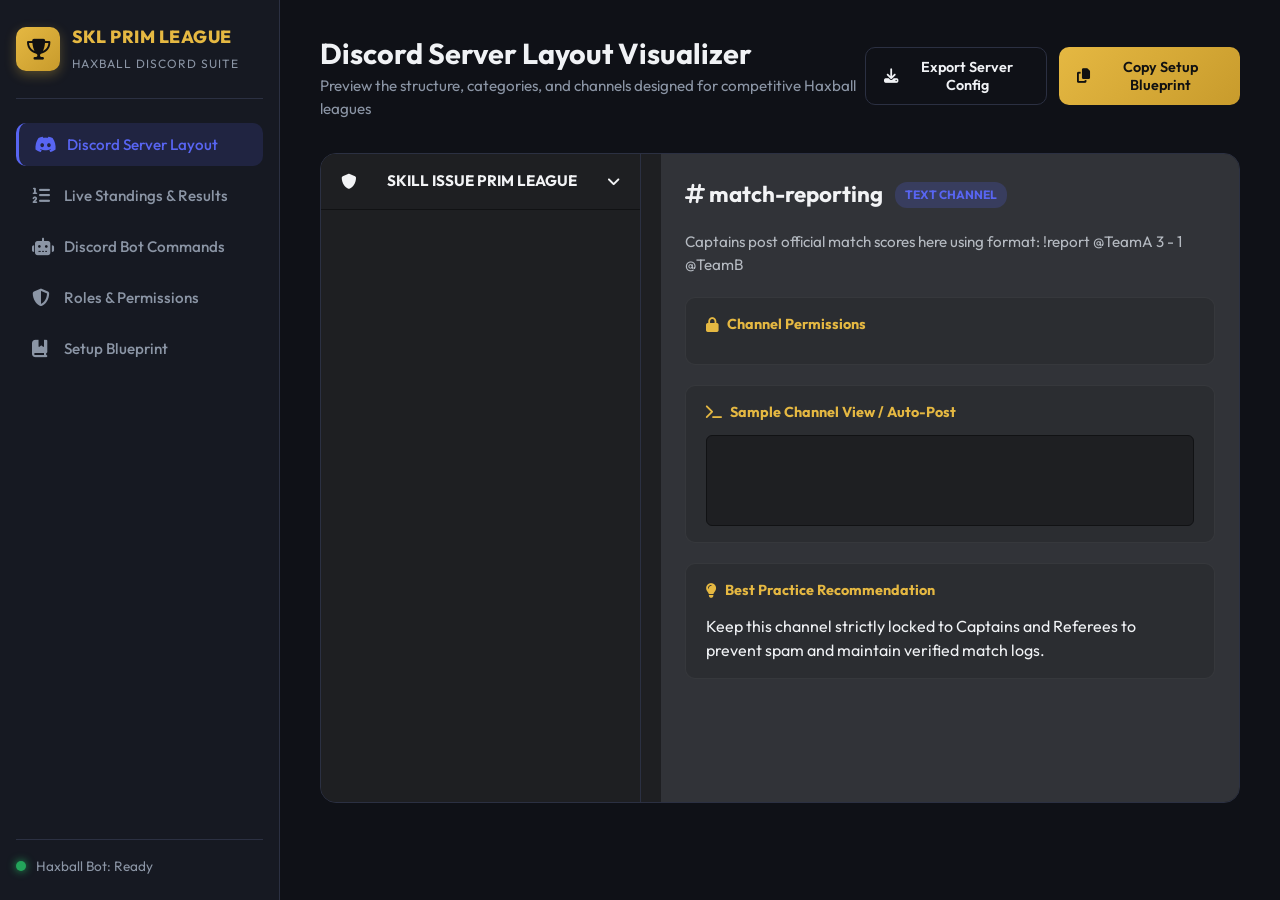
==== index.html @ 6f7af4c0 "Deploy Haxball League Server" ====
<!DOCTYPE html>
<html lang="en">
<head>
    <meta charset="UTF-8">
    <meta name="viewport" content="width=device-width, initial-scale=1.0">
    <title>Haxball Prim League - Discord Server & League Management</title>
    <link rel="stylesheet" href="styles.css">
    <link href="https://fonts.googleapis.com/css2?family=Outfit:wght@300;400;500;600;700;800&family=JetBrains+Mono:wght@400;600&display=swap" rel="stylesheet">
    <link rel="stylesheet" href="https://cdnjs.cloudflare.com/ajax/libs/font-awesome/6.4.0/css/all.min.css">
</head>
<body>
    <div class="app-container">
        <!-- Sidebar Navigation -->
        <aside class="sidebar">
            <div class="brand">
                <div class="brand-badge">
                    <i class="fa-solid fa-trophy"></i>
                </div>
                <div class="brand-text">
                    <h2>SKL PRIM LEAGUE</h2>
                    <span>Haxball Discord Suite</span>
                </div>
            </div>

            <nav class="nav-menu">
                <button class="nav-btn active" data-tab="discord-preview">
                    <i class="fa-brands fa-discord"></i> Discord Server Layout
                </button>
                <button class="nav-btn" data-tab="league-standings">
                    <i class="fa-solid fa-list-ol"></i> Live Standings & Results
                </button>
                <button class="nav-btn" data-tab="bot-commands">
                    <i class="fa-solid fa-robot"></i> Discord Bot Commands
                </button>
                <button class="nav-btn" data-tab="role-matrix">
                    <i class="fa-solid fa-shield-halved"></i> Roles & Permissions
                </button>
                <button class="nav-btn" data-tab="setup-guide">
                    <i class="fa-solid fa-book-bookmark"></i> Setup Blueprint
                </button>
            </nav>

            <div class="sidebar-footer">
                <div class="server-status">
                    <span class="status-dot online"></span>
                    <span>Haxball Bot: Ready</span>
                </div>
            </div>
        </aside>

        <!-- Main Content Area -->
        <main class="main-content">
            <!-- Header -->
            <header class="top-header">
                <div class="header-title">
                    <h1 id="page-title">Discord Server Layout Visualizer</h1>
                    <p id="page-subtitle">Preview the structure, categories, and channels designed for competitive Haxball leagues</p>
                </div>
                <div class="header-actions">
                    <button class="btn btn-outline" id="export-json-btn">
                        <i class="fa-solid fa-download"></i> Export Server Config
                    </button>
                    <button class="btn btn-primary" id="copy-template-btn">
                        <i class="fa-solid fa-copy"></i> Copy Setup Blueprint
                    </button>
                </div>
            </header>

            <!-- Tab 1: Discord Preview -->
            <section id="tab-discord-preview" class="tab-content active">
                <div class="discord-mockup-wrapper">
                    <!-- Left: Channel Tree -->
                    <div class="discord-channels-pane">
                        <div class="server-header-bar">
                            <i class="fa-solid fa-shield"></i>
                            <span>SKILL ISSUE PRIM LEAGUE</span>
                            <i class="fa-solid fa-angle-down chevron"></i>
                        </div>

                        <div class="channel-tree" id="channel-tree-container">
                            <!-- Categories & Channels injected by app.js -->
                        </div>
                    </div>

                    <!-- Right: Channel Detail Inspector -->
                    <div class="discord-inspector-pane">
                        <div class="inspector-header">
                            <h3 id="inspector-channel-name"><i class="fa-solid fa-hashtag"></i> match-reporting</h3>
                            <span class="channel-type-tag" id="inspector-channel-type">Text Channel</span>
                        </div>
                        <p class="channel-desc" id="inspector-channel-desc">Captains post official match scores here using format: !report @TeamA 3 - 1 @TeamB</p>

                        <div class="inspector-card">
                            <h4><i class="fa-solid fa-lock"></i> Channel Permissions</h4>
                            <div class="permission-tags" id="inspector-permissions">
                                <!-- Tags injected by JS -->
                            </div>
                        </div>

                        <div class="inspector-card">
                            <h4><i class="fa-solid fa-terminal"></i> Sample Channel View / Auto-Post</h4>
                            <div class="chat-preview-box" id="inspector-chat-preview">
                                <!-- Chat preview -->
                            </div>
                        </div>

                        <div class="inspector-card">
                            <h4><i class="fa-solid fa-lightbulb"></i> Best Practice Recommendation</h4>
                            <p id="inspector-tip">Keep this channel strictly locked to Captains and Referees to prevent spam and maintain verified match logs.</p>
                        </div>
                    </div>
                </div>
            </section>

            <!-- Tab 2: League Standings & Simulator -->
            <section id="tab-league-standings" class="tab-content">
                <div class="grid-2col">
                    <!-- Standings Table -->
                    <div class="card card-wide">
                        <div class="card-header">
                            <h3><i class="fa-solid fa-ranking-star"></i> Season 1 - Division 1 Standings</h3>
                            <button class="btn btn-sm btn-outline" id="reset-stats-btn"><i class="fa-solid fa-rotate-left"></i> Reset Stats</button>
                        </div>
                        <div class="table-responsive">
                            <table class="standings-table">
                                <thead>
                                    <tr>
                                        <th>#</th>
                                        <th>Team</th>
                                        <th>MP</th>
                                        <th>W</th>
                                        <th>D</th>
                                        <th>L</th>
                                        <th>GF</th>
                                        <th>GA</th>
                                        <th>GD</th>
                                        <th>PTS</th>
                                    </tr>
                                </thead>
                                <tbody id="standings-tbody">
                                    <!-- Dynamic rows -->
                                </tbody>
                            </table>
                        </div>
                    </div>

                    <!-- Match Score Reporter Simulator -->
                    <div class="card">
                        <div class="card-header">
                            <h3><i class="fa-solid fa-gamepad"></i> Submit Match Result</h3>
                        </div>
                        <form id="match-report-form" class="match-form">
                            <div class="form-group">
                                <label for="home-team-select">Home Team</label>
                                <select id="home-team-select" required></select>
                            </div>
                            <div class="score-input-row">
                                <div class="form-group">
                                    <label>Home Score</label>
                                    <input type="number" id="home-score" min="0" max="15" value="3" required>
                                </div>
                                <span class="vs-divider">VS</span>
                                <div class="form-group">
                                    <label>Away Score</label>
                                    <input type="number" id="away-score" min="0" max="15" value="1" required>
                                </div>
                            </div>
                            <div class="form-group">
                                <label for="away-team-select">Away Team</label>
                                <select id="away-team-select" required></select>
                            </div>
                            <div class="form-group">
                                <label for="match-mvp">Match MVP (Optional)</label>
                                <input type="text" id="match-mvp" placeholder="e.g. @striker99">
                            </div>
                            <button type="submit" class="btn btn-primary btn-block">
                                <i class="fa-solid fa-paper-plane"></i> Submit Official Score
                            </button>
                        </form>

                        <div class="recent-matches-box">
                            <h4>Recent Match Feed</h4>
                            <ul class="match-feed-list" id="match-feed-list">
                                <!-- Dynamic matches -->
                            </ul>
                        </div>
                    </div>
                </div>
            </section>

            <!-- Tab 3: Bot Commands -->
            <section id="tab-bot-commands" class="tab-content">
                <div class="commands-grid">
                    <div class="card">
                        <div class="card-header">
                            <h3><i class="fa-solid fa-users"></i> Player & Team Commands</h3>
                        </div>
                        <div class="command-list">
                            <div class="command-item">
                                <div class="cmd-syntax">!register [Haxball_Nick]</div>
                                <div class="cmd-desc">Registers a user into the league database and assigns the @Free Agent role.</div>
                            </div>
                            <div class="command-item">
                                <div class="cmd-syntax">!createteam [Team_Name] [Tag]</div>
                                <div class="cmd-desc">Creates a new team entry, creates team role & captain permissions.</div>
                            </div>
                            <div class="command-item">
                                <div class="cmd-syntax">!sign @Player</div>
                                <div class="cmd-desc">Captains sign a free agent to their team roster.</div>
                            </div>
                            <div class="command-item">
                                <div class="cmd-syntax">!release @Player</div>
                                <div class="cmd-desc">Releases a player back to the free agents market.</div>
                            </div>
                        </div>
                    </div>

                    <div class="card">
                        <div class="card-header">
                            <h3><i class="fa-solid fa-trophy"></i> Match & League Commands</h3>
                        </div>
                        <div class="command-list">
                            <div class="command-item">
                                <div class="cmd-syntax">!report @Home [score] - [score] @Away</div>
                                <div class="cmd-desc">Submits match score, updates league table, and records goal diff.</div>
                            </div>
                            <div class="command-item">
                                <div class="cmd-syntax">!standings</div>
                                <div class="cmd-desc">Outputs the live league standings table directly into Discord chat.</div>
                            </div>
                            <div class="command-item">
                                <div class="cmd-syntax">!roster @Team</div>
                                <div class="cmd-desc">Displays current active roster and squad list for a team.</div>
                            </div>
                            <div class="command-item">
                                <div class="cmd-syntax">!freeagents</div>
                                <div class="cmd-desc">Lists all available free agents ready for team contracts.</div>
                            </div>
                        </div>
                    </div>

                    <div class="card card-wide">
                        <div class="card-header">
                            <h3><i class="fa-solid fa-code"></i> Python Bot Script Preview (`haxball_bot.py`)</h3>
                            <button class="btn btn-sm btn-outline" id="copy-bot-code-btn"><i class="fa-solid fa-copy"></i> Copy Bot Code</button>
                        </div>
                        <pre class="code-block" id="python-bot-code"><code># Complete Discord.py Haxball League Bot snippet loaded in JS</code></pre>
                    </div>
                </div>
            </section>

            <!-- Tab 4: Roles & Permissions -->
            <section id="tab-role-matrix" class="tab-content">
                <div class="card">
                    <div class="card-header">
                        <h3><i class="fa-solid fa-users-gear"></i> Role Hierarchy & Permissions Matrix</h3>
                    </div>
                    <div class="table-responsive">
                        <table class="role-table">
                            <thead>
                                <tr>
                                    <th>Role Name</th>
                                    <th>Color</th>
                                    <th>Hoist (Display Separate)</th>
                                    <th>Key Permissions</th>
                                    <th>Description</th>
                                </tr>
                            </thead>
                            <tbody id="role-matrix-tbody">
                                <!-- Roles injected by JS -->
                            </tbody>
                        </table>
                    </div>
                </div>
            </section>

            <!-- Tab 5: Setup Blueprint -->
            <section id="tab-setup-guide" class="tab-content">
                <div class="card">
                    <div class="card-header">
                        <h3><i class="fa-solid fa-clipboard-list"></i> Step-by-Step Server Creation Guide</h3>
                    </div>
                    <div class="guide-steps">
                        <div class="guide-step">
                            <div class="step-num">1</div>
                            <div class="step-info">
                                <h4>Create Categories & Roles</h4>
                                <p>Set up the exact category and role structure provided in the Visualizer tab. Assign color hex codes to differentiate League Admins, Captains, and Teams.</p>
                            </div>
                        </div>
                        <div class="guide-step">
                            <div class="step-num">2</div>
                            <div class="step-info">
                                <h4>Configure Channel Permissions</h4>
                                <p>Restrict <code>#announcements</code> and <code>#standings</code> to read-only for regular players. Give Captains permission to post in <code>#match-reporting</code> and <code>#transfers</code>.</p>
                            </div>
                        </div>
                        <div class="guide-step">
                            <div class="step-num">3</div>
                            <div class="step-info">
                                <h4>Deploy the Haxball League Bot</h4>
                                <p>Install <code>discord.py</code> on your computer or VPS, insert your Bot Token, and run <code>python bot.py</code> to handle automatic standings and match reports.</p>
                            </div>
                        </div>
                        <div class="guide-step">
                            <div class="step-num">4</div>
                            <div class="step-info">
                                <h4>Set Up Haxball Headless Room (Optional)</h4>
                                <p>Integrate a Haxball Headless Host script to automatically broadcast room links to <code>#haxball-links</code> whenever matches are ready to be played!</p>
                            </div>
                        </div>
                    </div>
                </div>
            </section>
        </main>
    </div>

    <!-- Notification Toast -->
    <div id="toast" class="toast hidden">
        <i class="fa-solid fa-circle-check"></i> <span id="toast-message">Copied to clipboard!</span>
    </div>

    <script src="app.js"></script>
</body>
</html>
---- styles.css ----
:root {
    --bg-dark: #0f1117;
    --bg-sidebar: #161922;
    --bg-card: #1c202e;
    --bg-card-hover: #23283a;
    --discord-bg: #2b2d31;
    --discord-sidebar: #1e1f22;
    --discord-channel: #313338;
    --accent-gold: #e5b842;
    --accent-gold-dark: #c89b2c;
    --accent-silver: #a0aab8;
    --accent-blue: #5865f2;
    --text-main: #f0f2f5;
    --text-muted: #8b95a5;
    --border-color: #2b3042;
    --border-light: rgba(255, 255, 255, 0.08);
    --radius-sm: 6px;
    --radius-md: 10px;
    --radius-lg: 16px;
    --shadow-main: 0 10px 30px rgba(0, 0, 0, 0.4);
    --font-sans: 'Outfit', -apple-system, sans-serif;
    --font-mono: 'JetBrains Mono', monospace;
}

* {
    box-sizing: border-box;
    margin: 0;
    padding: 0;
}

body {
    font-family: var(--font-sans);
    background-color: var(--bg-dark);
    color: var(--text-main);
    line-height: 1.5;
    overflow-x: hidden;
}

/* App Container Layout */
.app-container {
    display: flex;
    min-height: 100vh;
}

/* Sidebar */
.sidebar {
    width: 280px;
    background: var(--bg-sidebar);
    border-right: 1px solid var(--border-color);
    display: flex;
    flex-direction: column;
    padding: 24px 16px;
    flex-shrink: 0;
}

.brand {
    display: flex;
    align-items: center;
    gap: 12px;
    padding-bottom: 24px;
    border-bottom: 1px solid var(--border-color);
    margin-bottom: 24px;
}

.brand-badge {
    width: 44px;
    height: 44px;
    background: linear-gradient(135deg, var(--accent-gold), var(--accent-gold-dark));
    color: #111;
    border-radius: var(--radius-md);
    display: flex;
    align-items: center;
    justify-content: center;
    font-size: 1.3rem;
    box-shadow: 0 4px 12px rgba(229, 184, 66, 0.3);
}

.brand-text h2 {
    font-size: 1.1rem;
    font-weight: 800;
    letter-spacing: 0.5px;
    color: var(--accent-gold);
}

.brand-text span {
    font-size: 0.75rem;
    color: var(--text-muted);
    text-transform: uppercase;
    letter-spacing: 1px;
}

.nav-menu {
    display: flex;
    flex-direction: column;
    gap: 8px;
    flex: 1;
}

.nav-btn {
    display: flex;
    align-items: center;
    gap: 12px;
    padding: 12px 16px;
    background: transparent;
    border: none;
    color: var(--text-muted);
    border-radius: var(--radius-md);
    font-family: inherit;
    font-size: 0.95rem;
    font-weight: 500;
    cursor: pointer;
    transition: all 0.2s ease;
    text-align: left;
}

.nav-btn i {
    font-size: 1.1rem;
    width: 20px;
}

.nav-btn:hover {
    background: rgba(255, 255, 255, 0.04);
    color: var(--text-main);
}

.nav-btn.active {
    background: rgba(88, 101, 242, 0.15);
    color: var(--accent-blue);
    border-left: 3px solid var(--accent-blue);
}

.sidebar-footer {
    padding-top: 16px;
    border-top: 1px solid var(--border-color);
}

.server-status {
    display: flex;
    align-items: center;
    gap: 10px;
    font-size: 0.85rem;
    color: var(--text-muted);
}

.status-dot {
    width: 10px;
    height: 10px;
    border-radius: 50%;

}

.status-dot.online {
    background-color: #23a55a;
    box-shadow: 0 0 8px #23a55a;
}

/* Main Content */
.main-content {
    flex: 1;
    display: flex;
    flex-direction: column;
    padding: 32px 40px;
    overflow-y: auto;
    max-width: 1400px;
}

.top-header {
    display: flex;
    justify-content: space-between;
    align-items: center;
    margin-bottom: 32px;
}

.header-title h1 {
    font-size: 1.8rem;
    font-weight: 700;
}

.header-title p {
    color: var(--text-muted);
    font-size: 0.95rem;
}

.header-actions {
    display: flex;
    gap: 12px;
}

/* Buttons */
.btn {
    display: inline-flex;
    align-items: center;
    gap: 8px;
    padding: 10px 18px;
    border-radius: var(--radius-md);
    font-family: inherit;
    font-weight: 600;
    font-size: 0.9rem;
    cursor: pointer;
    transition: all 0.2s ease;
    border: none;
}

.btn-primary {
    background: linear-gradient(135deg, var(--accent-gold), var(--accent-gold-dark));
    color: #111;
}

.btn-primary:hover {
    transform: translateY(-2px);
    box-shadow: 0 6px 16px rgba(229, 184, 66, 0.3);
}

.btn-outline {
    background: transparent;
    border: 1px solid var(--border-color);
    color: var(--text-main);
}

.btn-outline:hover {
    background: var(--bg-card);
    border-color: var(--text-muted);
}

.btn-sm {
    padding: 6px 12px;
    font-size: 0.8rem;
}

.btn-block {
    width: 100%;
    justify-content: center;
}

/* Tabs */
.tab-content {
    display: none;
}

.tab-content.active {
    display: block;
    animation: fadeIn 0.3s ease;
}

@keyframes fadeIn {
    from { opacity: 0; transform: translateY(6px); }
    to { opacity: 1; transform: translateY(0); }
}

/* Discord Mockup Visualizer */
.discord-mockup-wrapper {
    display: grid;
    grid-template-columns: 320px 1fr;
    gap: 20px;
    height: 650px;
    background: var(--discord-sidebar);
    border-radius: var(--radius-lg);
    border: 1px solid var(--border-color);
    overflow: hidden;
}

.discord-channels-pane {
    background: var(--discord-sidebar);
    border-right: 1px solid var(--border-color);
    display: flex;
    flex-direction: column;
}

.server-header-bar {
    display: flex;
    align-items: center;
    justify-content: space-between;
    padding: 16px 20px;
    background: #1e1f22;
    border-bottom: 1px solid #111214;
    font-weight: 700;
    font-size: 0.95rem;
    color: #f2f3f5;
}

.channel-tree {
    padding: 16px 10px;
    overflow-y: auto;
    flex: 1;
}

.category-group {
    margin-bottom: 16px;
}

.category-header {
    display: flex;
    align-items: center;
    gap: 6px;
    font-size: 0.75rem;
    font-weight: 700;
    color: #949ba4;
    text-transform: uppercase;
    letter-spacing: 0.5px;
    padding: 6px 8px;
    cursor: pointer;
}

.channel-item {
    display: flex;
    align-items: center;
    gap: 8px;
    padding: 8px 12px;
    border-radius: var(--radius-sm);
    color: #949ba4;
    font-size: 0.9rem;
    font-weight: 500;
    cursor: pointer;
    transition: all 0.15s ease;
    margin-bottom: 2px;
}

.channel-item:hover {
    background: rgba(255, 255, 255, 0.05);
    color: #dbdee1;
}

.channel-item.active {
    background: rgba(255, 255, 255, 0.1);
    color: #ffffff;
}

.channel-item i {
    font-size: 1rem;
    width: 18px;
}

/* Discord Inspector Pane */
.discord-inspector-pane {
    background: var(--discord-channel);
    padding: 24px;
    overflow-y: auto;
    display: flex;
    flex-direction: column;
    gap: 20px;
}

.inspector-header {
    display: flex;
    align-items: center;
    gap: 12px;
}

.inspector-header h3 {
    font-size: 1.4rem;
    color: #f2f3f5;
}

.channel-type-tag {
    background: rgba(88, 101, 242, 0.2);
    color: #5865f2;
    padding: 4px 10px;
    border-radius: 12px;
    font-size: 0.75rem;
    font-weight: 700;
    text-transform: uppercase;
}

.channel-desc {
    color: #b5bac1;
    font-size: 0.95rem;
}

.inspector-card {
    background: #2b2d31;
    border-radius: var(--radius-md);
    padding: 16px 20px;
    border: 1px solid rgba(255, 255, 255, 0.05);
}

.inspector-card h4 {
    font-size: 0.9rem;
    color: var(--accent-gold);
    margin-bottom: 12px;
    display: flex;
    align-items: center;
    gap: 8px;
}

.permission-tags {
    display: flex;
    flex-wrap: wrap;
    gap: 8px;
}

.perm-badge {
    background: #1e1f22;
    border: 1px solid var(--border-color);
    padding: 4px 10px;
    border-radius: 4px;
    font-size: 0.8rem;
    color: #dbdee1;

}

.perm-badge.allowed {
    border-color: #23a55a;
    color: #23a55a;
}

.perm-badge.denied {
    border-color: #f23f43;
    color: #f23f43;
}

.chat-preview-box {
    background: #1e1f22;
    border-radius: var(--radius-sm);
    padding: 14px;
    font-family: var(--font-mono);
    font-size: 0.85rem;
    color: #dbdee1;
    border: 1px solid #111214;
    white-space: pre-wrap;
}

/* Cards & Layout Grids */
.grid-2col {
    display: grid;
    grid-template-columns: 1fr 400px;
    gap: 24px;
}

.card {
    background: var(--bg-card);
    border: 1px solid var(--border-color);
    border-radius: var(--radius-lg);
    padding: 24px;
    box-shadow: var(--shadow-main);
}

.card-wide {
    grid-column: 1 / -1;
}

.card-header {
    display: flex;
    justify-content: space-between;
    align-items: center;
    margin-bottom: 20px;
}

.card-header h3 {
    font-size: 1.2rem;
    font-weight: 700;
    display: flex;
    align-items: center;
    gap: 10px;
    color: var(--text-main);
}

/* Tables */
.table-responsive {
    overflow-x: auto;
}

.standings-table, .role-table {
    width: 100%;
    border-collapse: collapse;
    font-size: 0.95rem;
}

.standings-table th, .role-table th {
    text-align: left;
    padding: 12px 14px;
    background: rgba(255, 255, 255, 0.03);
    color: var(--text-muted);
    font-size: 0.8rem;
    text-transform: uppercase;
    letter-spacing: 0.5px;
    border-bottom: 1px solid var(--border-color);
}

.standings-table td, .role-table td {
    padding: 14px;
    border-bottom: 1px solid var(--border-color);
}

.standings-table tr:hover, .role-table tr:hover {
    background: rgba(255, 255, 255, 0.02);
}

.team-cell {
    display: flex;
    align-items: center;
    gap: 10px;
    font-weight: 600;
}

.team-badge {
    width: 24px;
    height: 24px;
    border-radius: 4px;
    display: inline-flex;
    align-items: center;
    justify-content: center;
    font-size: 0.75rem;
    font-weight: 800;
    color: #111;
}

.pts-highlight {
    color: var(--accent-gold);
    font-weight: 800;
}

/* Match Form */
.match-form {
    display: flex;
    flex-direction: column;
    gap: 16px;
    margin-bottom: 24px;
}

.form-group {
    display: flex;
    flex-direction: column;
    gap: 6px;
}

.form-group label {
    font-size: 0.85rem;
    color: var(--text-muted);
    font-weight: 600;
}

.form-group input, .form-group select {
    background: var(--bg-dark);
    border: 1px solid var(--border-color);
    padding: 10px 14px;
    border-radius: var(--radius-md);
    color: var(--text-main);
    font-family: inherit;
    font-size: 0.95rem;
}

.form-group input:focus, .form-group select:focus {
    outline: none;
    border-color: var(--accent-gold);
}

.score-input-row {
    display: flex;
    align-items: center;
    gap: 12px;
}

.vs-divider {
    font-weight: 800;
    color: var(--accent-gold);
    margin-top: 18px;
}

.match-feed-list {
    list-style: none;
    display: flex;
    flex-direction: column;
    gap: 10px;
    margin-top: 12px;
}

.match-feed-item {
    background: var(--bg-dark);
    padding: 10px 14px;
    border-radius: var(--radius-md);
    border-left: 3px solid var(--accent-gold);
    font-size: 0.85rem;
    display: flex;
    justify-content: space-between;
    align-items: center;
}

/* Commands Grid */
.commands-grid {
    display: grid;
    grid-template-columns: 1fr 1fr;
    gap: 24px;
}

.command-list {
    display: flex;
    flex-direction: column;
    gap: 14px;
}

.command-item {
    background: var(--bg-dark);
    padding: 14px;
    border-radius: var(--radius-md);
    border: 1px solid var(--border-color);
}

.cmd-syntax {
    font-family: var(--font-mono);
    color: var(--accent-gold);
    font-weight: 600;
    margin-bottom: 4px;
}

.cmd-desc {
    font-size: 0.85rem;
    color: var(--text-muted);
}

.code-block {
    background: #11131a;
    padding: 16px;
    border-radius: var(--radius-md);
    font-family: var(--font-mono);
    font-size: 0.85rem;
    color: #abb2bf;
    overflow-x: auto;
    max-height: 380px;
}

/* Role Matrix Colors */
.role-pill {
    padding: 4px 10px;
    border-radius: 12px;
    font-size: 0.8rem;
    font-weight: 700;
    display: inline-block;
}

/* Steps Guide */
.guide-steps {
    display: flex;
    flex-direction: column;
    gap: 20px;
}

.guide-step {
    display: flex;
    gap: 16px;
    background: var(--bg-dark);
    padding: 20px;
    border-radius: var(--radius-md);
    border: 1px solid var(--border-color);
}

.step-num {
    width: 36px;
    height: 36px;
    background: rgba(229, 184, 66, 0.15);
    color: var(--accent-gold);
    border: 1px solid var(--accent-gold);
    border-radius: 50%;
    display: flex;
    align-items: center;
    justify-content: center;
    font-weight: 800;
    flex-shrink: 0;
}

.step-info h4 {
    font-size: 1.05rem;
    margin-bottom: 4px;
}

.step-info p {
    color: var(--text-muted);
    font-size: 0.9rem;
}

/* Toast */
.toast {
    position: fixed;
    bottom: 30px;
    right: 30px;
    background: #23a55a;
    color: #ffffff;
    padding: 12px 20px;
    border-radius: var(--radius-md);
    font-weight: 600;
    box-shadow: 0 10px 20px rgba(0,0,0,0.3);
    display: flex;
    align-items: center;
    gap: 10px;
    transition: all 0.3s ease;
    z-index: 1000;
}

.toast.hidden {
    opacity: 0;
    transform: translateY(20px);
    pointer-events: none;
}
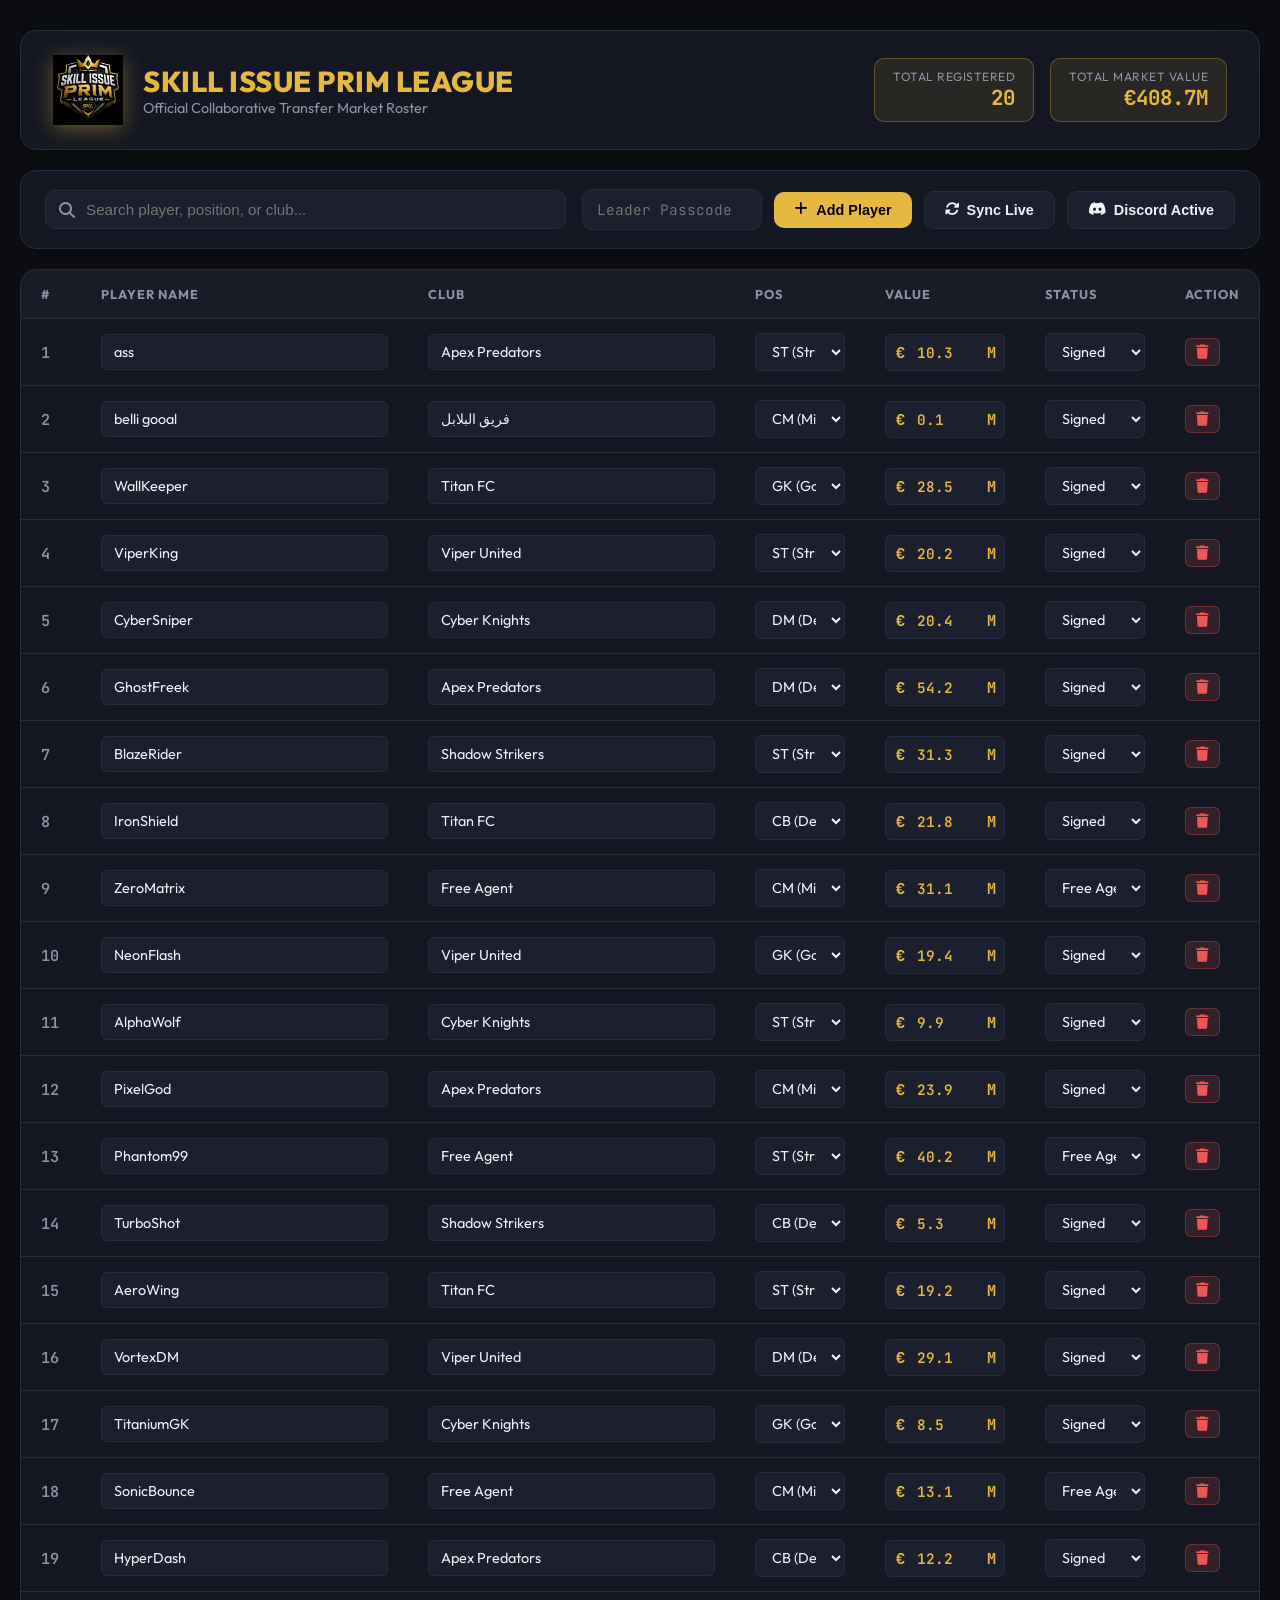
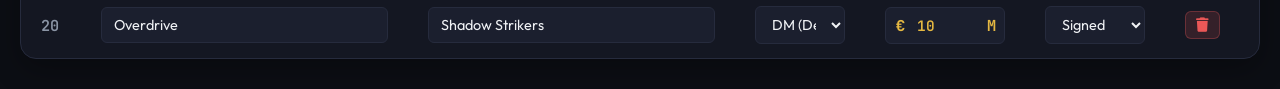
==== commit bf779e1c: "Set index.html to default to the live players market table" ====
--- a/index.html
+++ b/index.html
@@ -3,323 +3,554 @@
 <head>
     <meta charset="UTF-8">
     <meta name="viewport" content="width=device-width, initial-scale=1.0">
-    <title>Haxball Prim League - Discord Server & League Management</title>
-    <link rel="stylesheet" href="styles.css">
+    <title>Skill Issue Prim League - Dynamic Transfer Market (Realtime Collaborative)</title>
     <link href="https://fonts.googleapis.com/css2?family=Outfit:wght@300;400;500;600;700;800&family=JetBrains+Mono:wght@400;600&display=swap" rel="stylesheet">
     <link rel="stylesheet" href="https://cdnjs.cloudflare.com/ajax/libs/font-awesome/6.4.0/css/all.min.css">
+    <style>
+        :root {
+            --bg-dark: #0c0e14;
+            --bg-card: #141722;
+            --bg-input: #1b1f2e;
+            --accent-gold: #e5b842;
+            --accent-gold-dark: #b88f28;
+            --accent-blue: #5865f2;
+            --text-main: #f0f2f5;
+            --text-muted: #8b95a5;
+            --border-color: #262b3d;
+            --radius-md: 10px;
+            --radius-lg: 16px;
+            --font-sans: 'Outfit', sans-serif;
+            --font-mono: 'JetBrains Mono', monospace;
+        }
+
+        * { box-sizing: border-box; margin: 0; padding: 0; }
+
+        body {
+            font-family: var(--font-sans);
+            background-color: var(--bg-dark);
+            color: var(--text-main);
+            min-height: 100vh;
+            padding: 30px 20px;
+            display: flex;
+            flex-direction: column;
+            align-items: center;
+        }
+
+        .container {
+            width: 100%;
+            max-width: 1380px;
+        }
+
+        /* Header with Logo */
+        header {
+            display: flex;
+            align-items: center;
+            justify-content: space-between;
+            background: var(--bg-card);
+            padding: 24px 32px;
+            border-radius: var(--radius-lg);
+            border: 1px solid var(--border-color);
+            margin-bottom: 20px;
+            box-shadow: 0 10px 30px rgba(0,0,0,0.5);
+        }
+
+        .brand-box {
+            display: flex;
+            align-items: center;
+            gap: 20px;
+        }
+
+        .brand-logo {
+            width: 70px;
+            height: 70px;
+            object-fit: contain;
+            filter: drop-shadow(0 4px 10px rgba(229, 184, 66, 0.4));
+        }
+
+        .brand-title h1 {
+            font-size: 1.8rem;
+            font-weight: 800;
+            color: var(--accent-gold);
+            letter-spacing: 0.5px;
+        }
+
+        .brand-title p {
+            color: var(--text-muted);
+            font-size: 0.9rem;
+        }
+
+        .stats-summary {
+            display: flex;
+            gap: 16px;
+        }
+
+        .stat-pill {
+            background: rgba(229, 184, 66, 0.1);
+            border: 1px solid rgba(229, 184, 66, 0.3);
+            padding: 10px 18px;
+            border-radius: var(--radius-md);
+            text-align: right;
+        }
+
+        .stat-pill .label {
+            font-size: 0.75rem;
+            color: var(--text-muted);
+            text-transform: uppercase;
+            letter-spacing: 0.5px;
+        }
+
+        .stat-pill .value {
+            font-size: 1.3rem;
+            font-weight: 700;
+            color: var(--accent-gold);
+            font-family: var(--font-mono);
+        }
+
+        /* Control Panel */
+        .controls-bar {
+            display: flex;
+            justify-content: space-between;
+            align-items: center;
+            background: var(--bg-card);
+            padding: 18px 24px;
+            border-radius: var(--radius-lg);
+            border: 1px solid var(--border-color);
+            margin-bottom: 20px;
+            gap: 16px;
+            flex-wrap: wrap;
+        }
+
+        .search-box {
+            position: relative;
+            flex: 1;
+            min-width: 250px;
+        }
+
+        .search-box i {
+            position: absolute;
+            left: 14px;
+            top: 50%;
+            transform: translateY(-50%);
+            color: var(--text-muted);
+        }
+
+        .search-input {
+            width: 100%;
+            background: var(--bg-input);
+            border: 1px solid var(--border-color);
+            padding: 10px 14px 10px 40px;
+            border-radius: var(--radius-md);
+            color: var(--text-main);
+            font-size: 0.95rem;
+            outline: none;
+            transition: border-color 0.2s;
+        }
+
+        .search-input:focus {
+            border-color: var(--accent-gold);
+        }
+
+        .action-group {
+            display: flex;
+            align-items: center;
+            gap: 12px;
+        }
+
+        .passcode-input {
+            background: var(--bg-input);
+            border: 1px solid var(--border-color);
+            padding: 10px 14px;
+            border-radius: var(--radius-md);
+            color: var(--text-main);
+            font-size: 0.9rem;
+            width: 180px;
+            outline: none;
+            font-family: var(--font-mono);
+        }
+
+        .passcode-input:focus {
+            border-color: var(--accent-gold);
+        }
+
+        .btn {
+            background: var(--accent-gold);
+            color: #000;
+            font-weight: 700;
+            border: none;
+            padding: 10px 20px;
+            border-radius: var(--radius-md);
+            cursor: pointer;
+            display: flex;
+            align-items: center;
+            gap: 8px;
+            transition: all 0.2s ease;
+            font-size: 0.9rem;
+        }
+
+        .btn:hover {
+            background: var(--accent-gold-dark);
+            transform: translateY(-1px);
+        }
+
+        .btn-secondary {
+            background: var(--bg-input);
+            color: var(--text-main);
+            border: 1px solid var(--border-color);
+        }
+
+        .btn-secondary:hover {
+            background: var(--border-color);
+            color: #fff;
+        }
+
+        /* Table Design */
+        .table-wrapper {
+            background: var(--bg-card);
+            border-radius: var(--radius-lg);
+            border: 1px solid var(--border-color);
+            overflow: hidden;
+            box-shadow: 0 10px 30px rgba(0,0,0,0.3);
+        }
+
+        table {
+            width: 100%;
+            border-collapse: collapse;
+            text-align: left;
+        }
+
+        th {
+            background: rgba(255,255,255,0.02);
+            padding: 16px 20px;
+            color: var(--text-muted);
+            font-size: 0.8rem;
+            text-transform: uppercase;
+            letter-spacing: 1px;
+            border-bottom: 1px solid var(--border-color);
+        }
+
+        td {
+            padding: 14px 20px;
+            border-bottom: 1px solid var(--border-color);
+            font-size: 0.95rem;
+        }
+
+        tr:last-child td {
+            border-bottom: none;
+        }
+
+        tr:hover td {
+            background: rgba(255,255,255,0.015);
+        }
+
+        .player-num {
+            font-family: var(--font-mono);
+            color: var(--text-muted);
+            font-weight: 600;
+            width: 50px;
+        }
+
+        .table-input, .table-select {
+            background: var(--bg-input);
+            border: 1px solid var(--border-color);
+            color: var(--text-main);
+            padding: 8px 12px;
+            border-radius: 6px;
+            font-size: 0.9rem;
+            width: 100%;
+            outline: none;
+            font-family: var(--font-sans);
+        }
+
+        .table-input:focus, .table-select:focus {
+            border-color: var(--accent-gold);
+        }
+
+        .price-input-wrapper {
+            display: flex;
+            align-items: center;
+            background: var(--bg-input);
+            border: 1px solid var(--border-color);
+            border-radius: 6px;
+            padding-left: 10px;
+        }
+
+        .price-currency {
+            color: var(--accent-gold);
+            font-family: var(--font-mono);
+            font-weight: 700;
+            font-size: 0.95rem;
+        }
+
+        .price-input-wrapper .table-input {
+            border: none;
+            background: transparent;
+            font-family: var(--font-mono);
+            color: var(--accent-gold);
+            font-weight: 600;
+        }
+
+        .btn-danger-sm {
+            background: rgba(235, 87, 87, 0.15);
+            color: #eb5757;
+            border: 1px solid rgba(235, 87, 87, 0.3);
+            padding: 6px 10px;
+            border-radius: 6px;
+            cursor: pointer;
+            transition: all 0.2s;
+        }
+
+        .btn-danger-sm:hover {
+            background: #eb5757;
+            color: #fff;
+        }
+
+        .toast {
+            position: fixed;
+            bottom: 30px;
+            right: 30px;
+            background: var(--bg-card);
+            border: 1px solid var(--accent-gold);
+            color: var(--text-main);
+            padding: 14px 24px;
+            border-radius: var(--radius-md);
+            box-shadow: 0 10px 25px rgba(0,0,0,0.6);
+            display: flex;
+            align-items: center;
+            gap: 12px;
+            z-index: 100;
+            transition: opacity 0.3s ease;
+        }
+
+        .toast i {
+            color: var(--accent-gold);
+            font-size: 1.2rem;
+        }
+
+        .hidden { display: none; }
+    </style>
 </head>
 <body>
-    <div class="app-container">
-        <!-- Sidebar Navigation -->
-        <aside class="sidebar">
-            <div class="brand">
-                <div class="brand-badge">
-                    <i class="fa-solid fa-trophy"></i>
-                </div>
-                <div class="brand-text">
-                    <h2>SKL PRIM LEAGUE</h2>
-                    <span>Haxball Discord Suite</span>
+
+    <div class="container">
+        <!-- Header -->
+        <header>
+            <div class="brand-box">
+                <img src="logo.png" alt="Skill Issue Prim League Logo" class="brand-logo" onerror="this.src='https://i.imgur.com/8Q9Z5bX.png'">
+                <div class="brand-title">
+                    <h1>SKILL ISSUE PRIM LEAGUE</h1>
+                    <p>Official Collaborative Transfer Market Roster</p>
                 </div>
             </div>
-
-            <nav class="nav-menu">
-                <button class="nav-btn active" data-tab="discord-preview">
-                    <i class="fa-brands fa-discord"></i> Discord Server Layout
-                </button>
-                <button class="nav-btn" data-tab="league-standings">
-                    <i class="fa-solid fa-list-ol"></i> Live Standings & Results
-                </button>
-                <button class="nav-btn" data-tab="bot-commands">
-                    <i class="fa-solid fa-robot"></i> Discord Bot Commands
-                </button>
-                <button class="nav-btn" data-tab="role-matrix">
-                    <i class="fa-solid fa-shield-halved"></i> Roles & Permissions
-                </button>
-                <button class="nav-btn" data-tab="setup-guide">
-                    <i class="fa-solid fa-book-bookmark"></i> Setup Blueprint
-                </button>
-            </nav>
-
-            <div class="sidebar-footer">
-                <div class="server-status">
-                    <span class="status-dot online"></span>
-                    <span>Haxball Bot: Ready</span>
+            <div class="stats-summary">
+                <div class="stat-pill">
+                    <div class="label">Total Registered</div>
+                    <div class="value" id="total-players-count">0</div>
+                </div>
+                <div class="stat-pill">
+                    <div class="label">Total Market Value</div>
+                    <div class="value" id="total-market-value">€0.0M</div>
                 </div>
             </div>
-        </aside>
-
-        <!-- Main Content Area -->
-        <main class="main-content">
-            <!-- Header -->
-            <header class="top-header">
-                <div class="header-title">
-                    <h1 id="page-title">Discord Server Layout Visualizer</h1>
-                    <p id="page-subtitle">Preview the structure, categories, and channels designed for competitive Haxball leagues</p>
-                </div>
-                <div class="header-actions">
-                    <button class="btn btn-outline" id="export-json-btn">
-                        <i class="fa-solid fa-download"></i> Export Server Config
-                    </button>
-                    <button class="btn btn-primary" id="copy-template-btn">
-                        <i class="fa-solid fa-copy"></i> Copy Setup Blueprint
-                    </button>
-                </div>
-            </header>
-
-            <!-- Tab 1: Discord Preview -->
-            <section id="tab-discord-preview" class="tab-content active">
-                <div class="discord-mockup-wrapper">
-                    <!-- Left: Channel Tree -->
-                    <div class="discord-channels-pane">
-                        <div class="server-header-bar">
-                            <i class="fa-solid fa-shield"></i>
-                            <span>SKILL ISSUE PRIM LEAGUE</span>
-                            <i class="fa-solid fa-angle-down chevron"></i>
-                        </div>
-
-                        <div class="channel-tree" id="channel-tree-container">
-                            <!-- Categories & Channels injected by app.js -->
-                        </div>
-                    </div>
-
-                    <!-- Right: Channel Detail Inspector -->
-                    <div class="discord-inspector-pane">
-                        <div class="inspector-header">
-                            <h3 id="inspector-channel-name"><i class="fa-solid fa-hashtag"></i> match-reporting</h3>
-                            <span class="channel-type-tag" id="inspector-channel-type">Text Channel</span>
-                        </div>
-                        <p class="channel-desc" id="inspector-channel-desc">Captains post official match scores here using format: !report @TeamA 3 - 1 @TeamB</p>
-
-                        <div class="inspector-card">
-                            <h4><i class="fa-solid fa-lock"></i> Channel Permissions</h4>
-                            <div class="permission-tags" id="inspector-permissions">
-                                <!-- Tags injected by JS -->
-                            </div>
-                        </div>
-
-                        <div class="inspector-card">
-                            <h4><i class="fa-solid fa-terminal"></i> Sample Channel View / Auto-Post</h4>
-                            <div class="chat-preview-box" id="inspector-chat-preview">
-                                <!-- Chat preview -->
-                            </div>
-                        </div>
-
-                        <div class="inspector-card">
-                            <h4><i class="fa-solid fa-lightbulb"></i> Best Practice Recommendation</h4>
-                            <p id="inspector-tip">Keep this channel strictly locked to Captains and Referees to prevent spam and maintain verified match logs.</p>
-                        </div>
-                    </div>
-                </div>
-            </section>
-
-            <!-- Tab 2: League Standings & Simulator -->
-            <section id="tab-league-standings" class="tab-content">
-                <div class="grid-2col">
-                    <!-- Standings Table -->
-                    <div class="card card-wide">
-                        <div class="card-header">
-                            <h3><i class="fa-solid fa-ranking-star"></i> Season 1 - Division 1 Standings</h3>
-                            <button class="btn btn-sm btn-outline" id="reset-stats-btn"><i class="fa-solid fa-rotate-left"></i> Reset Stats</button>
-                        </div>
-                        <div class="table-responsive">
-                            <table class="standings-table">
-                                <thead>
-                                    <tr>
-                                        <th>#</th>
-                                        <th>Team</th>
-                                        <th>MP</th>
-                                        <th>W</th>
-                                        <th>D</th>
-                                        <th>L</th>
-                                        <th>GF</th>
-                                        <th>GA</th>
-                                        <th>GD</th>
-                                        <th>PTS</th>
-                                    </tr>
-                                </thead>
-                                <tbody id="standings-tbody">
-                                    <!-- Dynamic rows -->
-                                </tbody>
-                            </table>
-                        </div>
-                    </div>
-
-                    <!-- Match Score Reporter Simulator -->
-                    <div class="card">
-                        <div class="card-header">
-                            <h3><i class="fa-solid fa-gamepad"></i> Submit Match Result</h3>
-                        </div>
-                        <form id="match-report-form" class="match-form">
-                            <div class="form-group">
-                                <label for="home-team-select">Home Team</label>
-                                <select id="home-team-select" required></select>
-                            </div>
-                            <div class="score-input-row">
-                                <div class="form-group">
-                                    <label>Home Score</label>
-                                    <input type="number" id="home-score" min="0" max="15" value="3" required>
-                                </div>
-                                <span class="vs-divider">VS</span>
-                                <div class="form-group">
-                                    <label>Away Score</label>
-                                    <input type="number" id="away-score" min="0" max="15" value="1" required>
-                                </div>
-                            </div>
-                            <div class="form-group">
-                                <label for="away-team-select">Away Team</label>
-                                <select id="away-team-select" required></select>
-                            </div>
-                            <div class="form-group">
-                                <label for="match-mvp">Match MVP (Optional)</label>
-                                <input type="text" id="match-mvp" placeholder="e.g. @striker99">
-                            </div>
-                            <button type="submit" class="btn btn-primary btn-block">
-                                <i class="fa-solid fa-paper-plane"></i> Submit Official Score
-                            </button>
-                        </form>
-
-                        <div class="recent-matches-box">
-                            <h4>Recent Match Feed</h4>
-                            <ul class="match-feed-list" id="match-feed-list">
-                                <!-- Dynamic matches -->
-                            </ul>
-                        </div>
-                    </div>
-                </div>
-            </section>
-
-            <!-- Tab 3: Bot Commands -->
-            <section id="tab-bot-commands" class="tab-content">
-                <div class="commands-grid">
-                    <div class="card">
-                        <div class="card-header">
-                            <h3><i class="fa-solid fa-users"></i> Player & Team Commands</h3>
-                        </div>
-                        <div class="command-list">
-                            <div class="command-item">
-                                <div class="cmd-syntax">!register [Haxball_Nick]</div>
-                                <div class="cmd-desc">Registers a user into the league database and assigns the @Free Agent role.</div>
-                            </div>
-                            <div class="command-item">
-                                <div class="cmd-syntax">!createteam [Team_Name] [Tag]</div>
-                                <div class="cmd-desc">Creates a new team entry, creates team role & captain permissions.</div>
-                            </div>
-                            <div class="command-item">
-                                <div class="cmd-syntax">!sign @Player</div>
-                                <div class="cmd-desc">Captains sign a free agent to their team roster.</div>
-                            </div>
-                            <div class="command-item">
-                                <div class="cmd-syntax">!release @Player</div>
-                                <div class="cmd-desc">Releases a player back to the free agents market.</div>
-                            </div>
-                        </div>
-                    </div>
-
-                    <div class="card">
-                        <div class="card-header">
-                            <h3><i class="fa-solid fa-trophy"></i> Match & League Commands</h3>
-                        </div>
-                        <div class="command-list">
-                            <div class="command-item">
-                                <div class="cmd-syntax">!report @Home [score] - [score] @Away</div>
-                                <div class="cmd-desc">Submits match score, updates league table, and records goal diff.</div>
-                            </div>
-                            <div class="command-item">
-                                <div class="cmd-syntax">!standings</div>
-                                <div class="cmd-desc">Outputs the live league standings table directly into Discord chat.</div>
-                            </div>
-                            <div class="command-item">
-                                <div class="cmd-syntax">!roster @Team</div>
-                                <div class="cmd-desc">Displays current active roster and squad list for a team.</div>
-                            </div>
-                            <div class="command-item">
-                                <div class="cmd-syntax">!freeagents</div>
-                                <div class="cmd-desc">Lists all available free agents ready for team contracts.</div>
-                            </div>
-                        </div>
-                    </div>
-
-                    <div class="card card-wide">
-                        <div class="card-header">
-                            <h3><i class="fa-solid fa-code"></i> Python Bot Script Preview (`haxball_bot.py`)</h3>
-                            <button class="btn btn-sm btn-outline" id="copy-bot-code-btn"><i class="fa-solid fa-copy"></i> Copy Bot Code</button>
-                        </div>
-                        <pre class="code-block" id="python-bot-code"><code># Complete Discord.py Haxball League Bot snippet loaded in JS</code></pre>
-                    </div>
-                </div>
-            </section>
-
-            <!-- Tab 4: Roles & Permissions -->
-            <section id="tab-role-matrix" class="tab-content">
-                <div class="card">
-                    <div class="card-header">
-                        <h3><i class="fa-solid fa-users-gear"></i> Role Hierarchy & Permissions Matrix</h3>
-                    </div>
-                    <div class="table-responsive">
-                        <table class="role-table">
-                            <thead>
-                                <tr>
-                                    <th>Role Name</th>
-                                    <th>Color</th>
-                                    <th>Hoist (Display Separate)</th>
-                                    <th>Key Permissions</th>
-                                    <th>Description</th>
-                                </tr>
-                            </thead>
-                            <tbody id="role-matrix-tbody">
-                                <!-- Roles injected by JS -->
-                            </tbody>
-                        </table>
-                    </div>
-                </div>
-            </section>
-
-            <!-- Tab 5: Setup Blueprint -->
-            <section id="tab-setup-guide" class="tab-content">
-                <div class="card">
-                    <div class="card-header">
-                        <h3><i class="fa-solid fa-clipboard-list"></i> Step-by-Step Server Creation Guide</h3>
-                    </div>
-                    <div class="guide-steps">
-                        <div class="guide-step">
-                            <div class="step-num">1</div>
-                            <div class="step-info">
-                                <h4>Create Categories & Roles</h4>
-                                <p>Set up the exact category and role structure provided in the Visualizer tab. Assign color hex codes to differentiate League Admins, Captains, and Teams.</p>
-                            </div>
-                        </div>
-                        <div class="guide-step">
-                            <div class="step-num">2</div>
-                            <div class="step-info">
-                                <h4>Configure Channel Permissions</h4>
-                                <p>Restrict <code>#announcements</code> and <code>#standings</code> to read-only for regular players. Give Captains permission to post in <code>#match-reporting</code> and <code>#transfers</code>.</p>
-                            </div>
-                        </div>
-                        <div class="guide-step">
-                            <div class="step-num">3</div>
-                            <div class="step-info">
-                                <h4>Deploy the Haxball League Bot</h4>
-                                <p>Install <code>discord.py</code> on your computer or VPS, insert your Bot Token, and run <code>python bot.py</code> to handle automatic standings and match reports.</p>
-                            </div>
-                        </div>
-                        <div class="guide-step">
-                            <div class="step-num">4</div>
-                            <div class="step-info">
-                                <h4>Set Up Haxball Headless Room (Optional)</h4>
-                                <p>Integrate a Haxball Headless Host script to automatically broadcast room links to <code>#haxball-links</code> whenever matches are ready to be played!</p>
-                            </div>
-                        </div>
-                    </div>
-                </div>
-            </section>
-        </main>
+        </header>
+
+        <!-- Controls -->
+        <div class="controls-bar">
+            <div class="search-box">
+                <i class="fa-solid fa-magnifying-glass"></i>
+                <input type="text" id="search-input" class="search-input" placeholder="Search player, position, or club...">
+            </div>
+            <div class="action-group">
+                <input type="password" id="leader-passcode" class="passcode-input" placeholder="Leader Passcode" value="">
+                <button class="btn" id="add-player-btn"><i class="fa-solid fa-plus"></i> Add Player</button>
+                <button class="btn btn-secondary" id="save-sync-btn"><i class="fa-solid fa-rotate"></i> Sync Live</button>
+                <button class="btn btn-secondary" id="discord-publish-btn"><i class="fa-brands fa-discord"></i> Discord Active</button>
+            </div>
+        </div>
+
+        <!-- Table -->
+        <div class="table-wrapper">
+            <table>
+                <thead>
+                    <tr>
+                        <th style="width: 60px;">#</th>
+                        <th>Player Name</th>
+                        <th>Club</th>
+                        <th style="width: 130px;">Pos</th>
+                        <th style="width: 160px;">Value</th>
+                        <th style="width: 140px;">Status</th>
+                        <th style="width: 70px;">Action</th>
+                    </tr>
+                </thead>
+                <tbody id="player-table-body">
+                    <!-- Dynamic Rows -->
+                </tbody>
+            </table>
+        </div>
     </div>
 
     <!-- Notification Toast -->
     <div id="toast" class="toast hidden">
-        <i class="fa-solid fa-circle-check"></i> <span id="toast-message">Copied to clipboard!</span>
+        <i class="fa-solid fa-circle-check"></i> <span id="toast-msg">Data synced live for all leaders!</span>
     </div>
 
-    <script src="app.js"></script>
+    <script>
+        let players = [];
+        let isFocusedOnInput = false;
+
+        async function fetchSharedPlayers() {
+            if (isFocusedOnInput) return; // Don't interrupt active typing
+
+            try {
+                // Fetch from static shared_market.json (GitHub Pages compatible) or local backend
+                const res = await fetch('shared_market.json?v=' + Date.now());
+                if (res.ok) {
+                    const data = await res.json();
+                    if (data && data.length > 0) {
+                        players = data;
+                        renderTable(document.getElementById("search-input").value);
+                    }
+                }
+            } catch (err) {
+                console.log("Realtime fetch info:", err);
+            }
+        }
+
+        function formatDisplayPrice(price) {
+            let p = Number(price) || 0;
+            if (p < 1000) return p; // Already in millions
+            return (p / 1000000).toFixed(1);
+        }
+
+        function renderTable(filterQuery = "") {
+            const tbody = document.getElementById("player-table-body");
+            tbody.innerHTML = "";
+
+            let totalValue = 0;
+            const filtered = players.filter(p => 
+                (p.name || "").toLowerCase().includes(filterQuery.toLowerCase()) ||
+                (p.club || "").toLowerCase().includes(filterQuery.toLowerCase()) ||
+                (p.pos || "").toLowerCase().includes(filterQuery.toLowerCase())
+            );
+
+            filtered.forEach((p, index) => {
+                let numericPrice = Number(p.price) || 0;
+                totalValue += numericPrice < 1000 ? numericPrice : (numericPrice / 1000000);
+                p.num = index + 1; // Re-index dynamically
+                
+                const tr = document.createElement("tr");
+                tr.innerHTML = `
+                    <td class="player-num">${p.num}</td>
+                    <td>
+                        <input type="text" class="table-input" value="${p.name || ''}" onfocus="isFocusedOnInput=true" onblur="isFocusedOnInput=false" onchange="updatePlayer(${p.id}, 'name', this.value)">
+                    </td>
+                    <td>
+                        <input type="text" class="table-input" value="${p.club || 'Free Agent'}" onfocus="isFocusedOnInput=true" onblur="isFocusedOnInput=false" onchange="updatePlayer(${p.id}, 'club', this.value)">
+                    </td>
+                    <td>
+                        <select class="table-select" onchange="updatePlayer(${p.id}, 'pos', this.value)">
+                            <option value="ST" ${p.pos === 'ST' ? 'selected' : ''}>ST (Striker)</option>
+                            <option value="CM" ${p.pos === 'CM' ? 'selected' : ''}>CM (Midfielder)</option>
+                            <option value="CB" ${p.pos === 'CB' ? 'selected' : ''}>CB (Defender)</option>
+                            <option value="GK" ${p.pos === 'GK' ? 'selected' : ''}>GK (Goalkeeper)</option>
+                            <option value="DM" ${p.pos === 'DM' ? 'selected' : ''}>DM (Def Mid)</option>
+                        </select>
+                    </td>
+                    <td>
+                        <div class="price-input-wrapper">
+                            <span class="price-currency">€</span>
+                            <input type="number" class="table-input" value="${formatDisplayPrice(p.price)}" min="0" step="0.5" onfocus="isFocusedOnInput=true" onblur="isFocusedOnInput=false" onchange="updatePlayer(${p.id}, 'price', this.value)">
+                            <span class="price-currency" style="padding-right: 8px;">M</span>
+                        </div>
+                    </td>
+                    <td>
+                        <select class="table-select" onchange="updatePlayer(${p.id}, 'status', this.value)">
+                            <option value="Signed" ${p.status === 'Signed' ? 'selected' : ''}>Signed</option>
+                            <option value="Free Agent" ${p.status === 'Free Agent' ? 'selected' : ''}>Free Agent</option>
+                        </select>
+                    </td>
+                    <td>
+                        <button class="btn btn-danger-sm" onclick="removePlayer(${p.id})"><i class="fa-solid fa-trash"></i></button>
+                    </td>
+                `;
+                tbody.appendChild(tr);
+            });
+
+            document.getElementById("total-players-count").textContent = players.length;
+            document.getElementById("total-market-value").textContent = "€" + totalValue.toFixed(1) + "M";
+        }
+
+        async function updatePlayer(id, key, val) {
+            const p = players.find(x => x.id === id);
+            if (p) {
+                p[key] = key === 'price' ? Number(val) : val;
+                if (key === 'club') {
+                    p.status = val.toLowerCase().includes("free") ? "Free Agent" : "Signed";
+                }
+                await syncToBackend();
+            }
+        }
+
+        async function addNewPlayer() {
+            const newId = players.length > 0 ? Math.max(...players.map(p => p.id || 0)) + 1 : 1;
+            const newPlayer = {
+                id: newId,
+                num: players.length + 1,
+                name: `New Player ${players.length + 1}`,
+                club: "Free Agent",
+                pos: "CM",
+                price: 5.0,
+                status: "Free Agent"
+            };
+            players.push(newPlayer);
+            renderTable(document.getElementById("search-input").value);
+            await syncToBackend();
+            showToast(`Added Player #${players.length}! Total players: ${players.length}`);
+        }
+
+        async function removePlayer(id) {
+            if (confirm("Are you sure you want to remove this player?")) {
+                players = players.filter(p => p.id !== id);
+                renderTable(document.getElementById("search-input").value);
+                await syncToBackend();
+                showToast("Player removed!");
+            }
+        }
+
+        async function syncToBackend() {
+            const passcode = document.getElementById("leader-passcode").value;
+            try {
+                const res = await fetch('/api/players/update', {
+                    method: 'POST',
+                    headers: { 'Content-Type': 'application/json' },
+                    body: JSON.stringify({ passcode, players })
+                });
+
+                if (res.ok) {
+                    showToast("⚡ Real-time edit synced for all 3 Leaders!");
+                } else {
+                    showToast("⚡ HTML synced locally!");
+                }
+            } catch (err) {
+                console.log("Error syncing:", err);
+            }
+        }
+
+        document.getElementById("add-player-btn").addEventListener("click", addNewPlayer);
+        document.getElementById("search-input").addEventListener("input", (e) => renderTable(e.target.value));
+        document.getElementById("save-sync-btn").addEventListener("click", syncToBackend);
+        document.getElementById("discord-publish-btn").addEventListener("click", () => {
+            showToast("🚀 Roster updated! Type !market in Discord to print!");
+        });
+
+        function showToast(msg) {
+            const toast = document.getElementById("toast");
+            document.getElementById("toast-msg").textContent = msg;
+            toast.classList.remove("hidden");
+            setTimeout(() => toast.classList.add("hidden"), 3500);
+        }
+
+        fetchSharedPlayers();
+        setInterval(fetchSharedPlayers, 3000);
+    </script>
 </body>
 </html>
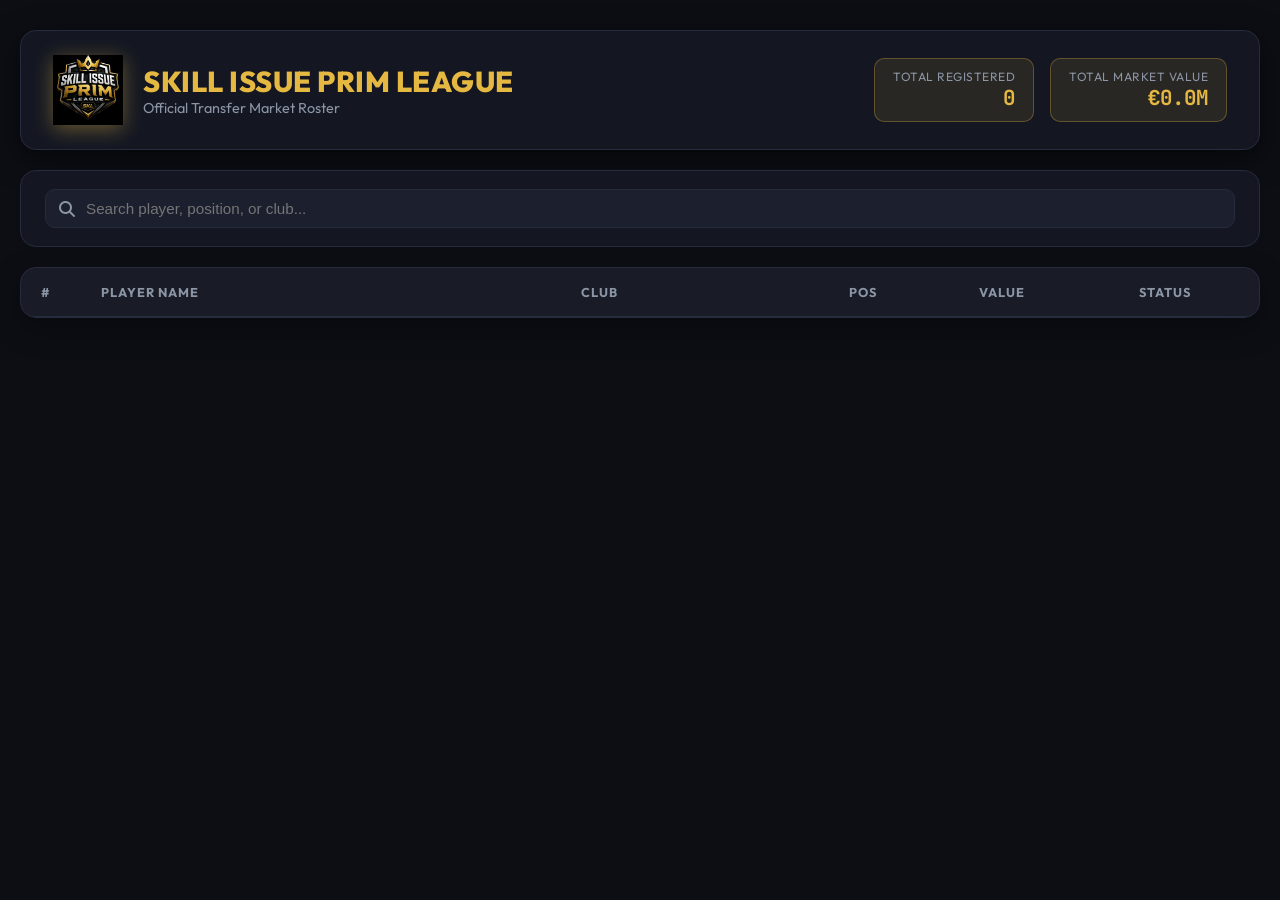
==== commit ffe6f7bc: "Optimize market channel and update to read-only UI" ====
--- a/index.html
+++ b/index.html
@@ -3,7 +3,7 @@
 <head>
     <meta charset="UTF-8">
     <meta name="viewport" content="width=device-width, initial-scale=1.0">
-    <title>Skill Issue Prim League - Dynamic Transfer Market (Realtime Collaborative)</title>
+    <title>Skill Issue Prim League - Dynamic Transfer Market</title>
     <link href="https://fonts.googleapis.com/css2?family=Outfit:wght@300;400;500;600;700;800&family=JetBrains+Mono:wght@400;600&display=swap" rel="stylesheet">
     <link rel="stylesheet" href="https://cdnjs.cloudflare.com/ajax/libs/font-awesome/6.4.0/css/all.min.css">
     <style>
@@ -13,7 +13,6 @@
             --bg-input: #1b1f2e;
             --accent-gold: #e5b842;
             --accent-gold-dark: #b88f28;
-            --accent-blue: #5865f2;
             --text-main: #f0f2f5;
             --text-muted: #8b95a5;
             --border-color: #262b3d;
@@ -41,7 +40,6 @@
             max-width: 1380px;
         }
 
-        /* Header with Logo */
         header {
             display: flex;
             align-items: center;
@@ -106,7 +104,6 @@
             font-family: var(--font-mono);
         }
 
-        /* Control Panel */
         .controls-bar {
             display: flex;
             justify-content: space-between;
@@ -150,60 +147,6 @@
             border-color: var(--accent-gold);
         }
 
-        .action-group {
-            display: flex;
-            align-items: center;
-            gap: 12px;
-        }
-
-        .passcode-input {
-            background: var(--bg-input);
-            border: 1px solid var(--border-color);
-            padding: 10px 14px;
-            border-radius: var(--radius-md);
-            color: var(--text-main);
-            font-size: 0.9rem;
-            width: 180px;
-            outline: none;
-            font-family: var(--font-mono);
-        }
-
-        .passcode-input:focus {
-            border-color: var(--accent-gold);
-        }
-
-        .btn {
-            background: var(--accent-gold);
-            color: #000;
-            font-weight: 700;
-            border: none;
-            padding: 10px 20px;
-            border-radius: var(--radius-md);
-            cursor: pointer;
-            display: flex;
-            align-items: center;
-            gap: 8px;
-            transition: all 0.2s ease;
-            font-size: 0.9rem;
-        }
-
-        .btn:hover {
-            background: var(--accent-gold-dark);
-            transform: translateY(-1px);
-        }
-
-        .btn-secondary {
-            background: var(--bg-input);
-            color: var(--text-main);
-            border: 1px solid var(--border-color);
-        }
-
-        .btn-secondary:hover {
-            background: var(--border-color);
-            color: #fff;
-        }
-
-        /* Table Design */
         .table-wrapper {
             background: var(--bg-card);
             border-radius: var(--radius-lg);
@@ -248,85 +191,12 @@
             font-weight: 600;
             width: 50px;
         }
-
-        .table-input, .table-select {
-            background: var(--bg-input);
-            border: 1px solid var(--border-color);
-            color: var(--text-main);
-            padding: 8px 12px;
-            border-radius: 6px;
-            font-size: 0.9rem;
-            width: 100%;
-            outline: none;
-            font-family: var(--font-sans);
-        }
-
-        .table-input:focus, .table-select:focus {
-            border-color: var(--accent-gold);
-        }
-
-        .price-input-wrapper {
-            display: flex;
-            align-items: center;
-            background: var(--bg-input);
-            border: 1px solid var(--border-color);
-            border-radius: 6px;
-            padding-left: 10px;
-        }
-
-        .price-currency {
+        
+        .price-text {
             color: var(--accent-gold);
             font-family: var(--font-mono);
             font-weight: 700;
-            font-size: 0.95rem;
-        }
-
-        .price-input-wrapper .table-input {
-            border: none;
-            background: transparent;
-            font-family: var(--font-mono);
-            color: var(--accent-gold);
-            font-weight: 600;
-        }
-
-        .btn-danger-sm {
-            background: rgba(235, 87, 87, 0.15);
-            color: #eb5757;
-            border: 1px solid rgba(235, 87, 87, 0.3);
-            padding: 6px 10px;
-            border-radius: 6px;
-            cursor: pointer;
-            transition: all 0.2s;
-        }
-
-        .btn-danger-sm:hover {
-            background: #eb5757;
-            color: #fff;
-        }
-
-        .toast {
-            position: fixed;
-            bottom: 30px;
-            right: 30px;
-            background: var(--bg-card);
-            border: 1px solid var(--accent-gold);
-            color: var(--text-main);
-            padding: 14px 24px;
-            border-radius: var(--radius-md);
-            box-shadow: 0 10px 25px rgba(0,0,0,0.6);
-            display: flex;
-            align-items: center;
-            gap: 12px;
-            z-index: 100;
-            transition: opacity 0.3s ease;
-        }
-
-        .toast i {
-            color: var(--accent-gold);
-            font-size: 1.2rem;
-        }
-
-        .hidden { display: none; }
+        }
     </style>
 </head>
 <body>
@@ -338,7 +208,7 @@
                 <img src="logo.png" alt="Skill Issue Prim League Logo" class="brand-logo" onerror="this.src='https://i.imgur.com/8Q9Z5bX.png'">
                 <div class="brand-title">
                     <h1>SKILL ISSUE PRIM LEAGUE</h1>
-                    <p>Official Collaborative Transfer Market Roster</p>
+                    <p>Official Transfer Market Roster</p>
                 </div>
             </div>
             <div class="stats-summary">
@@ -359,12 +229,6 @@
                 <i class="fa-solid fa-magnifying-glass"></i>
                 <input type="text" id="search-input" class="search-input" placeholder="Search player, position, or club...">
             </div>
-            <div class="action-group">
-                <input type="password" id="leader-passcode" class="passcode-input" placeholder="Leader Passcode" value="">
-                <button class="btn" id="add-player-btn"><i class="fa-solid fa-plus"></i> Add Player</button>
-                <button class="btn btn-secondary" id="save-sync-btn"><i class="fa-solid fa-rotate"></i> Sync Live</button>
-                <button class="btn btn-secondary" id="discord-publish-btn"><i class="fa-brands fa-discord"></i> Discord Active</button>
-            </div>
         </div>
 
         <!-- Table -->
@@ -378,7 +242,6 @@
                         <th style="width: 130px;">Pos</th>
                         <th style="width: 160px;">Value</th>
                         <th style="width: 140px;">Status</th>
-                        <th style="width: 70px;">Action</th>
                     </tr>
                 </thead>
                 <tbody id="player-table-body">
@@ -388,20 +251,11 @@
         </div>
     </div>
 
-    <!-- Notification Toast -->
-    <div id="toast" class="toast hidden">
-        <i class="fa-solid fa-circle-check"></i> <span id="toast-msg">Data synced live for all leaders!</span>
-    </div>
-
     <script>
         let players = [];
-        let isFocusedOnInput = false;
 
         async function fetchSharedPlayers() {
-            if (isFocusedOnInput) return; // Don't interrupt active typing
-
             try {
-                // Fetch from static shared_market.json (GitHub Pages compatible) or local backend
                 const res = await fetch('shared_market.json?v=' + Date.now());
                 if (res.ok) {
                     const data = await res.json();
@@ -417,7 +271,7 @@
 
         function formatDisplayPrice(price) {
             let p = Number(price) || 0;
-            if (p < 1000) return p; // Already in millions
+            if (p < 1000) return p.toFixed(1); // Already in millions
             return (p / 1000000).toFixed(1);
         }
 
@@ -438,40 +292,18 @@
                 p.num = index + 1; // Re-index dynamically
                 
                 const tr = document.createElement("tr");
-                tr.innerHTML = `
-                    <td class="player-num">${p.num}</td>
+                tr.innerHTML = \`
+                    <td class="player-num">\${p.num}</td>
+                    <td><strong>\${p.name || ''}</strong></td>
+                    <td>\${p.club || 'Free Agent'}</td>
+                    <td>\${p.pos || 'N/A'}</td>
+                    <td class="price-text">€\${formatDisplayPrice(p.price)}M</td>
                     <td>
-                        <input type="text" class="table-input" value="${p.name || ''}" onfocus="isFocusedOnInput=true" onblur="isFocusedOnInput=false" onchange="updatePlayer(${p.id}, 'name', this.value)">
+                        <span style="color: \${p.status === 'Signed' ? 'var(--text-main)' : 'var(--text-muted)'}">
+                            \${p.status || 'Free Agent'}
+                        </span>
                     </td>
-                    <td>
-                        <input type="text" class="table-input" value="${p.club || 'Free Agent'}" onfocus="isFocusedOnInput=true" onblur="isFocusedOnInput=false" onchange="updatePlayer(${p.id}, 'club', this.value)">
-                    </td>
-                    <td>
-                        <select class="table-select" onchange="updatePlayer(${p.id}, 'pos', this.value)">
-                            <option value="ST" ${p.pos === 'ST' ? 'selected' : ''}>ST (Striker)</option>
-                            <option value="CM" ${p.pos === 'CM' ? 'selected' : ''}>CM (Midfielder)</option>
-                            <option value="CB" ${p.pos === 'CB' ? 'selected' : ''}>CB (Defender)</option>
-                            <option value="GK" ${p.pos === 'GK' ? 'selected' : ''}>GK (Goalkeeper)</option>
-                            <option value="DM" ${p.pos === 'DM' ? 'selected' : ''}>DM (Def Mid)</option>
-                        </select>
-                    </td>
-                    <td>
-                        <div class="price-input-wrapper">
-                            <span class="price-currency">€</span>
-                            <input type="number" class="table-input" value="${formatDisplayPrice(p.price)}" min="0" step="0.5" onfocus="isFocusedOnInput=true" onblur="isFocusedOnInput=false" onchange="updatePlayer(${p.id}, 'price', this.value)">
-                            <span class="price-currency" style="padding-right: 8px;">M</span>
-                        </div>
-                    </td>
-                    <td>
-                        <select class="table-select" onchange="updatePlayer(${p.id}, 'status', this.value)">
-                            <option value="Signed" ${p.status === 'Signed' ? 'selected' : ''}>Signed</option>
-                            <option value="Free Agent" ${p.status === 'Free Agent' ? 'selected' : ''}>Free Agent</option>
-                        </select>
-                    </td>
-                    <td>
-                        <button class="btn btn-danger-sm" onclick="removePlayer(${p.id})"><i class="fa-solid fa-trash"></i></button>
-                    </td>
-                `;
+                \`;
                 tbody.appendChild(tr);
             });
 
@@ -479,75 +311,7 @@
             document.getElementById("total-market-value").textContent = "€" + totalValue.toFixed(1) + "M";
         }
 
-        async function updatePlayer(id, key, val) {
-            const p = players.find(x => x.id === id);
-            if (p) {
-                p[key] = key === 'price' ? Number(val) : val;
-                if (key === 'club') {
-                    p.status = val.toLowerCase().includes("free") ? "Free Agent" : "Signed";
-                }
-                await syncToBackend();
-            }
-        }
-
-        async function addNewPlayer() {
-            const newId = players.length > 0 ? Math.max(...players.map(p => p.id || 0)) + 1 : 1;
-            const newPlayer = {
-                id: newId,
-                num: players.length + 1,
-                name: `New Player ${players.length + 1}`,
-                club: "Free Agent",
-                pos: "CM",
-                price: 5.0,
-                status: "Free Agent"
-            };
-            players.push(newPlayer);
-            renderTable(document.getElementById("search-input").value);
-            await syncToBackend();
-            showToast(`Added Player #${players.length}! Total players: ${players.length}`);
-        }
-
-        async function removePlayer(id) {
-            if (confirm("Are you sure you want to remove this player?")) {
-                players = players.filter(p => p.id !== id);
-                renderTable(document.getElementById("search-input").value);
-                await syncToBackend();
-                showToast("Player removed!");
-            }
-        }
-
-        async function syncToBackend() {
-            const passcode = document.getElementById("leader-passcode").value;
-            try {
-                const res = await fetch('/api/players/update', {
-                    method: 'POST',
-                    headers: { 'Content-Type': 'application/json' },
-                    body: JSON.stringify({ passcode, players })
-                });
-
-                if (res.ok) {
-                    showToast("⚡ Real-time edit synced for all 3 Leaders!");
-                } else {
-                    showToast("⚡ HTML synced locally!");
-                }
-            } catch (err) {
-                console.log("Error syncing:", err);
-            }
-        }
-
-        document.getElementById("add-player-btn").addEventListener("click", addNewPlayer);
         document.getElementById("search-input").addEventListener("input", (e) => renderTable(e.target.value));
-        document.getElementById("save-sync-btn").addEventListener("click", syncToBackend);
-        document.getElementById("discord-publish-btn").addEventListener("click", () => {
-            showToast("🚀 Roster updated! Type !market in Discord to print!");
-        });
-
-        function showToast(msg) {
-            const toast = document.getElementById("toast");
-            document.getElementById("toast-msg").textContent = msg;
-            toast.classList.remove("hidden");
-            setTimeout(() => toast.classList.add("hidden"), 3500);
-        }
 
         fetchSharedPlayers();
         setInterval(fetchSharedPlayers, 3000);
